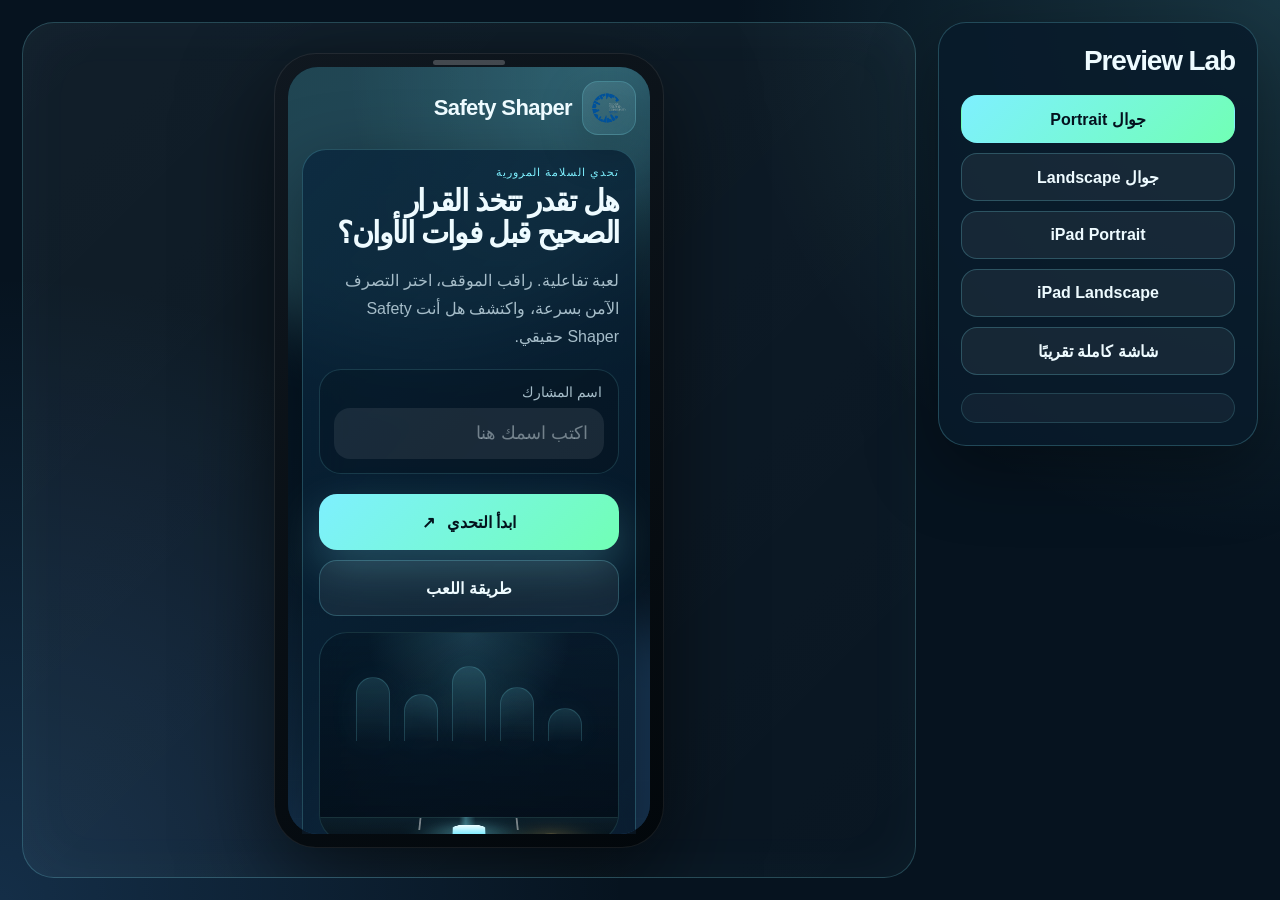
==== preview.html @ 2ff61da2 "Add files via upload" ====
<!doctype html>
<html lang="ar" dir="rtl">
<head>
  <meta charset="utf-8" />
  <meta name="viewport" content="width=device-width, initial-scale=1" />
  <title>Safety Shaper Preview Lab</title>
  <style>
    :root {
      --bg: #06131f;
      --card: rgba(8, 27, 43, .88);
      --line: rgba(126, 240, 255, .22);
      --text: #eefbff;
      --muted: #a6bdc9;
      --cyan: #7ef0ff;
      --green: #71ffb5;
    }

    * { box-sizing: border-box; }

    body {
      margin: 0;
      min-height: 100vh;
      background:
        radial-gradient(circle at top right, rgba(126,240,255,.16), transparent 35%),
        radial-gradient(circle at bottom left, rgba(84,169,255,.18), transparent 40%),
        #06131f;
      color: var(--text);
      font-family: "Inter", "SF Pro Display", "Segoe UI", Tahoma, Arial, sans-serif;
    }

    .lab {
      min-height: 100vh;
      display: grid;
      grid-template-columns: 320px 1fr;
      gap: 22px;
      padding: 22px;
    }

    aside {
      border: 1px solid var(--line);
      border-radius: 28px;
      padding: 22px;
      background: var(--card);
      box-shadow: 0 24px 70px rgba(0,0,0,.36);
      align-self: start;
      position: sticky;
      top: 22px;
    }

    h1 {
      margin: 0 0 8px;
      font-size: 28px;
      letter-spacing: -.04em;
    }

    p {
      margin: 0 0 18px;
      color: var(--muted);
      line-height: 1.7;
    }

    .device-buttons {
      display: grid;
      gap: 10px;
      margin: 18px 0;
    }

    button {
      min-height: 48px;
      border: 1px solid var(--line);
      border-radius: 16px;
      color: var(--text);
      background: rgba(255,255,255,.06);
      font: inherit;
      font-weight: 800;
      cursor: pointer;
    }

    button.active {
      color: #04111e;
      background: linear-gradient(135deg, var(--cyan), var(--green));
      border-color: transparent;
    }

    .hint {
      padding: 14px;
      border-radius: 18px;
      border: 1px solid rgba(126,240,255,.16);
      background: rgba(255,255,255,.045);
      color: var(--muted);
      font-size: 14px;
      line-height: 1.7;
    }

    .stage {
      display: grid;
      place-items: center;
      min-height: calc(100vh - 44px);
      overflow: auto;
      border: 1px solid var(--line);
      border-radius: 32px;
      background:
        linear-gradient(135deg, rgba(255,255,255,.05), rgba(255,255,255,.015));
      box-shadow: inset 0 0 60px rgba(126,240,255,.04);
      padding: 28px;
    }

    .device {
      position: relative;
      width: var(--w);
      height: var(--h);
      max-width: 100%;
      max-height: calc(100vh - 105px);
      padding: 14px;
      border-radius: 42px;
      background: linear-gradient(145deg, #101820, #02070b);
      box-shadow: 0 30px 90px rgba(0,0,0,.58), inset 0 0 0 1px rgba(255,255,255,.08);
      transition: width .25s ease, height .25s ease;
    }

    .device::before {
      content: "";
      position: absolute;
      top: 7px;
      left: 50%;
      width: 72px;
      height: 5px;
      transform: translateX(-50%);
      border-radius: 999px;
      background: rgba(255,255,255,.22);
    }

    iframe {
      width: 100%;
      height: 100%;
      border: 0;
      border-radius: 30px;
      background: #06131f;
      overflow: hidden;
    }

    .full .device {
      width: min(1280px, 100%);
      height: min(820px, calc(100vh - 105px));
      border-radius: 26px;
    }

    .full .device::before {
      display: none;
    }

    .full iframe {
      border-radius: 18px;
    }

    @media (max-width: 960px) {
      .lab {
        grid-template-columns: 1fr;
      }

      aside {
        position: static;
      }

      .device {
        max-height: none;
      }
    }
  </style>
</head>
<body>
  <main class="lab">
    <aside>
      <h1>Preview Lab</h1>

      <div class="device-buttons">
        <button class="active" data-w="390px" data-h="844px">جوال Portrait</button>
        <button data-w="844px" data-h="390px">جوال Landscape</button>
        <button data-w="820px" data-h="1180px">iPad Portrait</button>
        <button data-w="1180px" data-h="820px">iPad Landscape</button>
        <button data-full="true">شاشة كاملة تقريبًا</button>
      </div>

      <div class="hint">
      </div>
    </aside>

    <section class="stage" id="stage">
      <div class="device" id="device" style="--w: 390px; --h: 844px;">
        <iframe src="index.html" title="Safety Shaper game preview"></iframe>
      </div>
    </section>
  </main>

  <script>
    const stage = document.getElementById("stage");
    const device = document.getElementById("device");
    const buttons = [...document.querySelectorAll("button")];

    buttons.forEach((button) => {
      button.addEventListener("click", () => {
        buttons.forEach((b) => b.classList.remove("active"));
        button.classList.add("active");

        if (button.dataset.full) {
          stage.classList.add("full");
          device.style.removeProperty("--w");
          device.style.removeProperty("--h");
          return;
        }

        stage.classList.remove("full");
        device.style.setProperty("--w", button.dataset.w);
        device.style.setProperty("--h", button.dataset.h);
      });
    });
  </script>
</body>
</html>
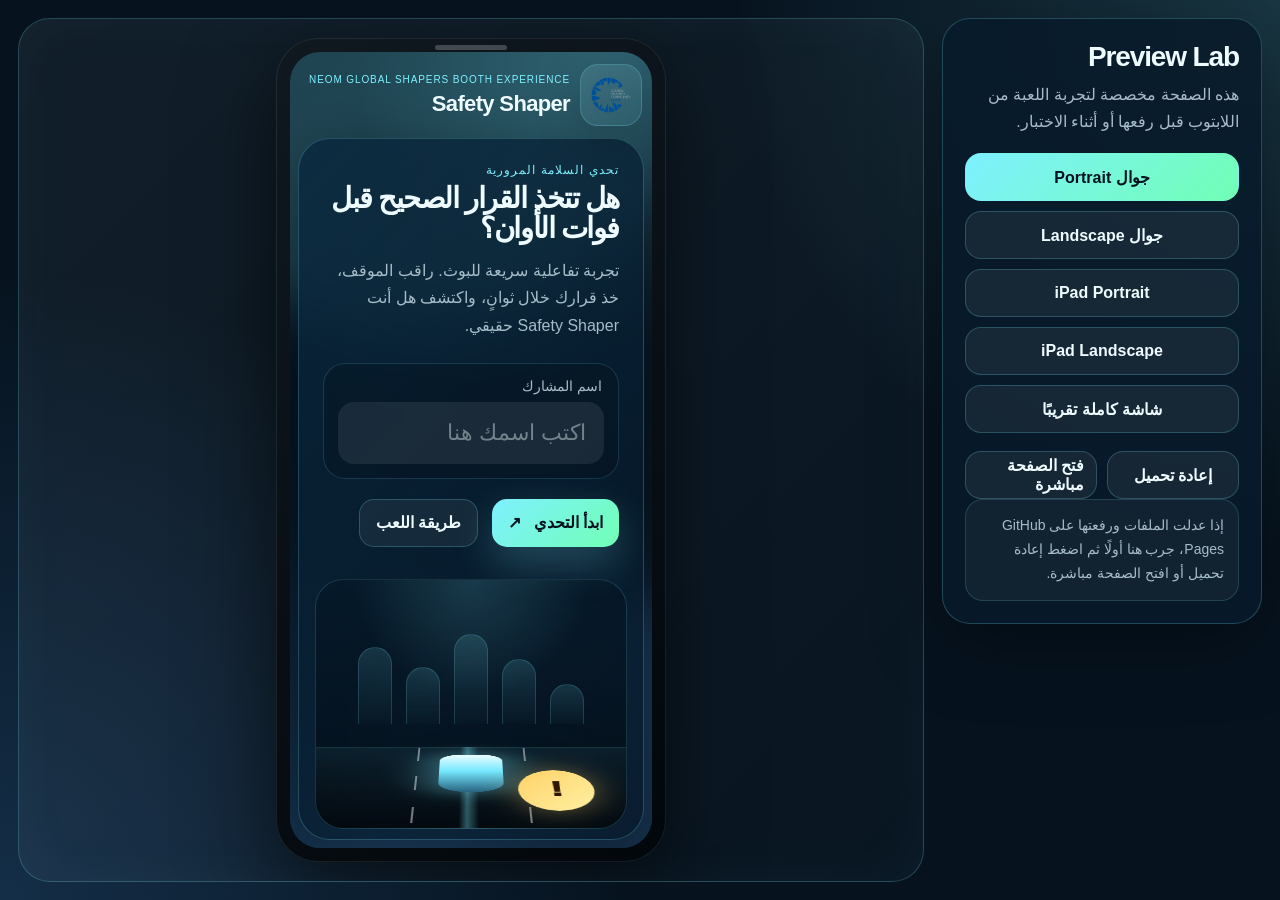
==== commit dbbaca0e: "Add files via upload" ====
--- a/preview.html
+++ b/preview.html
@@ -14,9 +14,7 @@
       --cyan: #7ef0ff;
       --green: #71ffb5;
     }
-
     * { box-sizing: border-box; }
-
     body {
       margin: 0;
       min-height: 100vh;
@@ -27,15 +25,13 @@
       color: var(--text);
       font-family: "Inter", "SF Pro Display", "Segoe UI", Tahoma, Arial, sans-serif;
     }
-
     .lab {
       min-height: 100vh;
       display: grid;
       grid-template-columns: 320px 1fr;
-      gap: 22px;
-      padding: 22px;
-    }
-
+      gap: 18px;
+      padding: 18px;
+    }
     aside {
       border: 1px solid var(--line);
       border-radius: 28px;
@@ -44,28 +40,24 @@
       box-shadow: 0 24px 70px rgba(0,0,0,.36);
       align-self: start;
       position: sticky;
-      top: 22px;
-    }
-
+      top: 18px;
+    }
     h1 {
       margin: 0 0 8px;
       font-size: 28px;
       letter-spacing: -.04em;
     }
-
     p {
-      margin: 0 0 18px;
+      margin: 0 0 16px;
       color: var(--muted);
       line-height: 1.7;
     }
-
     .device-buttons {
       display: grid;
       gap: 10px;
       margin: 18px 0;
     }
-
-    button {
+    button, a.ctrl {
       min-height: 48px;
       border: 1px solid var(--line);
       border-radius: 16px;
@@ -74,14 +66,22 @@
       font: inherit;
       font-weight: 800;
       cursor: pointer;
-    }
-
+      text-decoration: none;
+      display: grid;
+      place-items: center;
+      padding: 0 12px;
+    }
     button.active {
       color: #04111e;
       background: linear-gradient(135deg, var(--cyan), var(--green));
       border-color: transparent;
     }
-
+    .row-controls {
+      display: grid;
+      grid-template-columns: 1fr 1fr;
+      gap: 10px;
+      margin-top: 10px;
+    }
     .hint {
       padding: 14px;
       border-radius: 18px;
@@ -91,33 +91,29 @@
       font-size: 14px;
       line-height: 1.7;
     }
-
     .stage {
       display: grid;
       place-items: center;
-      min-height: calc(100vh - 44px);
+      min-height: calc(100vh - 36px);
       overflow: auto;
       border: 1px solid var(--line);
       border-radius: 32px;
-      background:
-        linear-gradient(135deg, rgba(255,255,255,.05), rgba(255,255,255,.015));
+      background: linear-gradient(135deg, rgba(255,255,255,.05), rgba(255,255,255,.015));
       box-shadow: inset 0 0 60px rgba(126,240,255,.04);
-      padding: 28px;
-    }
-
+      padding: 18px;
+    }
     .device {
       position: relative;
       width: var(--w);
       height: var(--h);
       max-width: 100%;
-      max-height: calc(100vh - 105px);
+      max-height: calc(100vh - 76px);
       padding: 14px;
       border-radius: 42px;
       background: linear-gradient(145deg, #101820, #02070b);
       box-shadow: 0 30px 90px rgba(0,0,0,.58), inset 0 0 0 1px rgba(255,255,255,.08);
       transition: width .25s ease, height .25s ease;
     }
-
     .device::before {
       content: "";
       position: absolute;
@@ -129,42 +125,23 @@
       border-radius: 999px;
       background: rgba(255,255,255,.22);
     }
-
     iframe {
       width: 100%;
       height: 100%;
       border: 0;
       border-radius: 30px;
       background: #06131f;
-      overflow: hidden;
-    }
-
+    }
     .full .device {
-      width: min(1280px, 100%);
-      height: min(820px, calc(100vh - 105px));
+      width: min(1360px, 100%);
+      height: min(860px, calc(100vh - 76px));
       border-radius: 26px;
     }
-
-    .full .device::before {
-      display: none;
-    }
-
-    .full iframe {
-      border-radius: 18px;
-    }
-
+    .full .device::before { display: none; }
+    .full iframe { border-radius: 18px; }
     @media (max-width: 960px) {
-      .lab {
-        grid-template-columns: 1fr;
-      }
-
-      aside {
-        position: static;
-      }
-
-      .device {
-        max-height: none;
-      }
+      .lab { grid-template-columns: 1fr; }
+      aside { position: static; }
     }
   </style>
 </head>
@@ -172,6 +149,7 @@
   <main class="lab">
     <aside>
       <h1>Preview Lab</h1>
+      <p>هذه الصفحة مخصصة لتجربة اللعبة من اللابتوب قبل رفعها أو أثناء الاختبار.</p>
 
       <div class="device-buttons">
         <button class="active" data-w="390px" data-h="844px">جوال Portrait</button>
@@ -181,13 +159,19 @@
         <button data-full="true">شاشة كاملة تقريبًا</button>
       </div>
 
+      <div class="row-controls">
+        <button id="reloadFrame">إعادة تحميل</button>
+        <a class="ctrl" href="index.html" target="_blank" rel="noopener">فتح الصفحة مباشرة</a>
+      </div>
+
       <div class="hint">
+        إذا عدلت الملفات ورفعتها على GitHub Pages، جرب هنا أولًا ثم اضغط إعادة تحميل أو افتح الصفحة مباشرة.
       </div>
     </aside>
 
     <section class="stage" id="stage">
       <div class="device" id="device" style="--w: 390px; --h: 844px;">
-        <iframe src="index.html" title="Safety Shaper game preview"></iframe>
+        <iframe id="previewFrame" src="index.html?v=4" title="Safety Shaper game preview"></iframe>
       </div>
     </section>
   </main>
@@ -195,7 +179,9 @@
   <script>
     const stage = document.getElementById("stage");
     const device = document.getElementById("device");
-    const buttons = [...document.querySelectorAll("button")];
+    const frame = document.getElementById("previewFrame");
+    const buttons = [...document.querySelectorAll(".device-buttons button")];
+    const reloadBtn = document.getElementById("reloadFrame");
 
     buttons.forEach((button) => {
       button.addEventListener("click", () => {
@@ -214,6 +200,10 @@
         device.style.setProperty("--h", button.dataset.h);
       });
     });
+
+    reloadBtn.addEventListener("click", () => {
+      frame.src = `index.html?v=${Date.now()}`;
+    });
   </script>
 </body>
 </html>
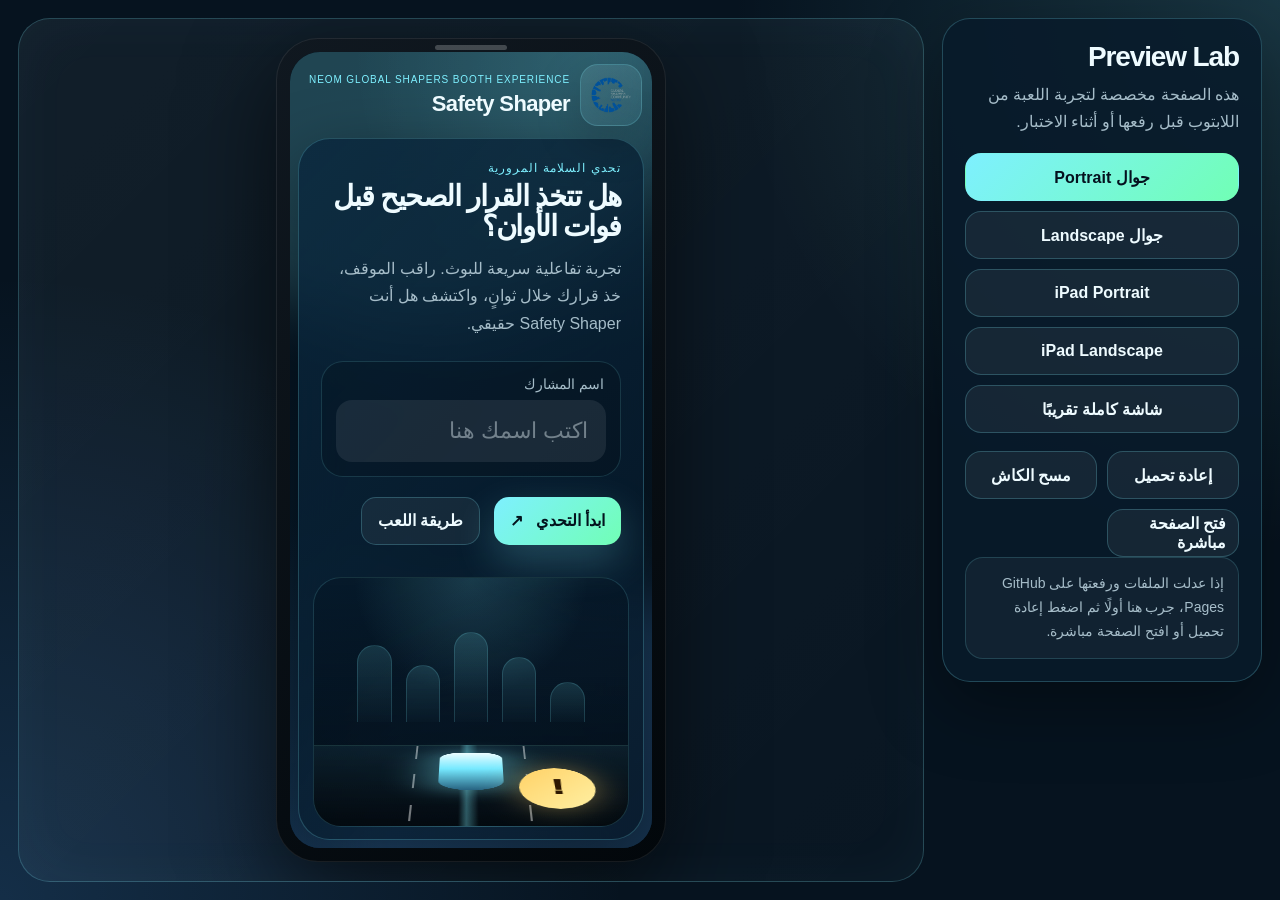
==== commit 50accbc3: "Add files via upload" ====
--- a/preview.html
+++ b/preview.html
@@ -161,6 +161,7 @@
 
       <div class="row-controls">
         <button id="reloadFrame">إعادة تحميل</button>
+        <button id="clearSwCache">مسح الكاش</button>
         <a class="ctrl" href="index.html" target="_blank" rel="noopener">فتح الصفحة مباشرة</a>
       </div>
 
@@ -171,7 +172,7 @@
 
     <section class="stage" id="stage">
       <div class="device" id="device" style="--w: 390px; --h: 844px;">
-        <iframe id="previewFrame" src="index.html?v=4" title="Safety Shaper game preview"></iframe>
+        <iframe id="previewFrame" src="index.html?v=5" title="Safety Shaper game preview"></iframe>
       </div>
     </section>
   </main>
@@ -182,6 +183,7 @@
     const frame = document.getElementById("previewFrame");
     const buttons = [...document.querySelectorAll(".device-buttons button")];
     const reloadBtn = document.getElementById("reloadFrame");
+    const clearBtn = document.getElementById("clearSwCache");
 
     buttons.forEach((button) => {
       button.addEventListener("click", () => {
@@ -204,6 +206,18 @@
     reloadBtn.addEventListener("click", () => {
       frame.src = `index.html?v=${Date.now()}`;
     });
+
+    clearBtn.addEventListener("click", async () => {
+      if ("caches" in window) {
+        const keys = await caches.keys();
+        await Promise.all(keys.map((key) => caches.delete(key)));
+      }
+      if ("serviceWorker" in navigator) {
+        const regs = await navigator.serviceWorker.getRegistrations();
+        await Promise.all(regs.map((reg) => reg.unregister()));
+      }
+      frame.src = `index.html?v=${Date.now()}`;
+    });
   </script>
 </body>
 </html>
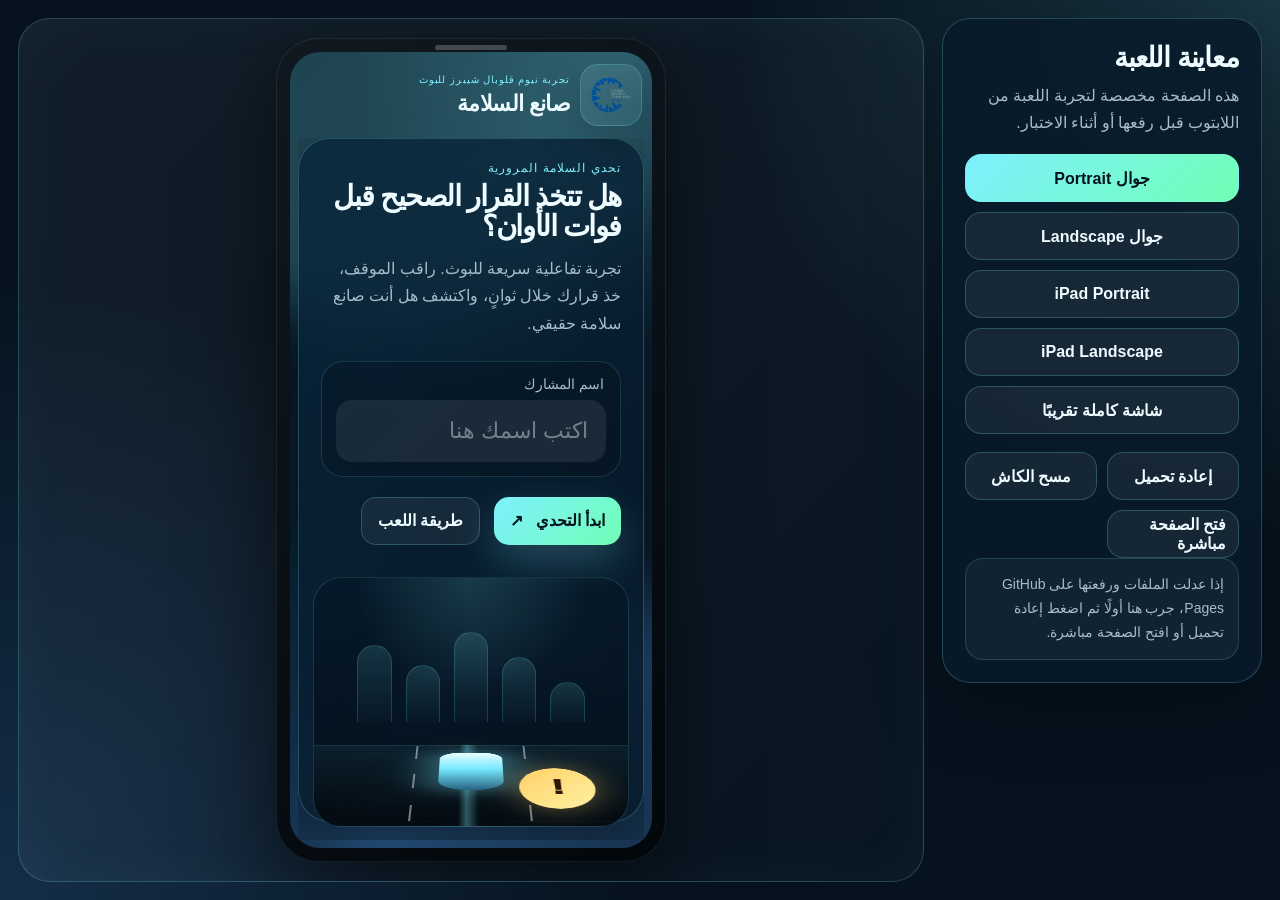
==== commit 21c0ee28: "Add files via upload" ====
--- a/preview.html
+++ b/preview.html
@@ -3,7 +3,7 @@
 <head>
   <meta charset="utf-8" />
   <meta name="viewport" content="width=device-width, initial-scale=1" />
-  <title>Safety Shaper Preview Lab</title>
+  <title>معاينة صانع السلامة</title>
   <style>
     :root {
       --bg: #06131f;
@@ -148,7 +148,7 @@
 <body>
   <main class="lab">
     <aside>
-      <h1>Preview Lab</h1>
+      <h1>معاينة اللعبة</h1>
       <p>هذه الصفحة مخصصة لتجربة اللعبة من اللابتوب قبل رفعها أو أثناء الاختبار.</p>
 
       <div class="device-buttons">
@@ -172,7 +172,7 @@
 
     <section class="stage" id="stage">
       <div class="device" id="device" style="--w: 390px; --h: 844px;">
-        <iframe id="previewFrame" src="index.html?v=5" title="Safety Shaper game preview"></iframe>
+        <iframe id="previewFrame" src="index.html?v=7" title="معاينة لعبة صانع السلامة"></iframe>
       </div>
     </section>
   </main>
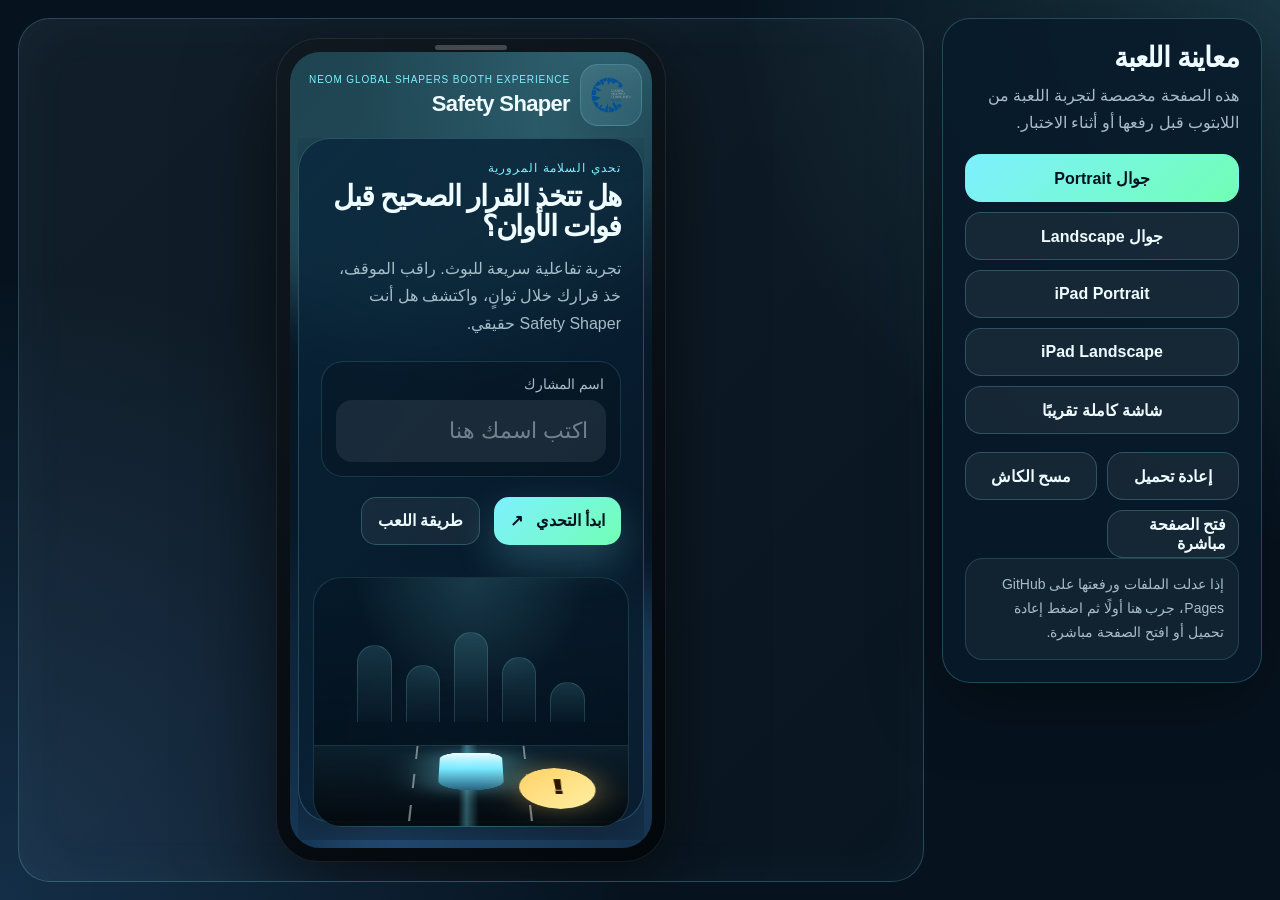
==== commit 27dbdf19: "Add files via upload" ====
--- a/preview.html
+++ b/preview.html
@@ -3,7 +3,7 @@
 <head>
   <meta charset="utf-8" />
   <meta name="viewport" content="width=device-width, initial-scale=1" />
-  <title>معاينة صانع السلامة</title>
+  <title>معاينة Safety Shaper</title>
   <style>
     :root {
       --bg: #06131f;
@@ -172,7 +172,7 @@
 
     <section class="stage" id="stage">
       <div class="device" id="device" style="--w: 390px; --h: 844px;">
-        <iframe id="previewFrame" src="index.html?v=7" title="معاينة لعبة صانع السلامة"></iframe>
+        <iframe id="previewFrame" src="index.html?v=8" title="معاينة لعبة Safety Shaper"></iframe>
       </div>
     </section>
   </main>
